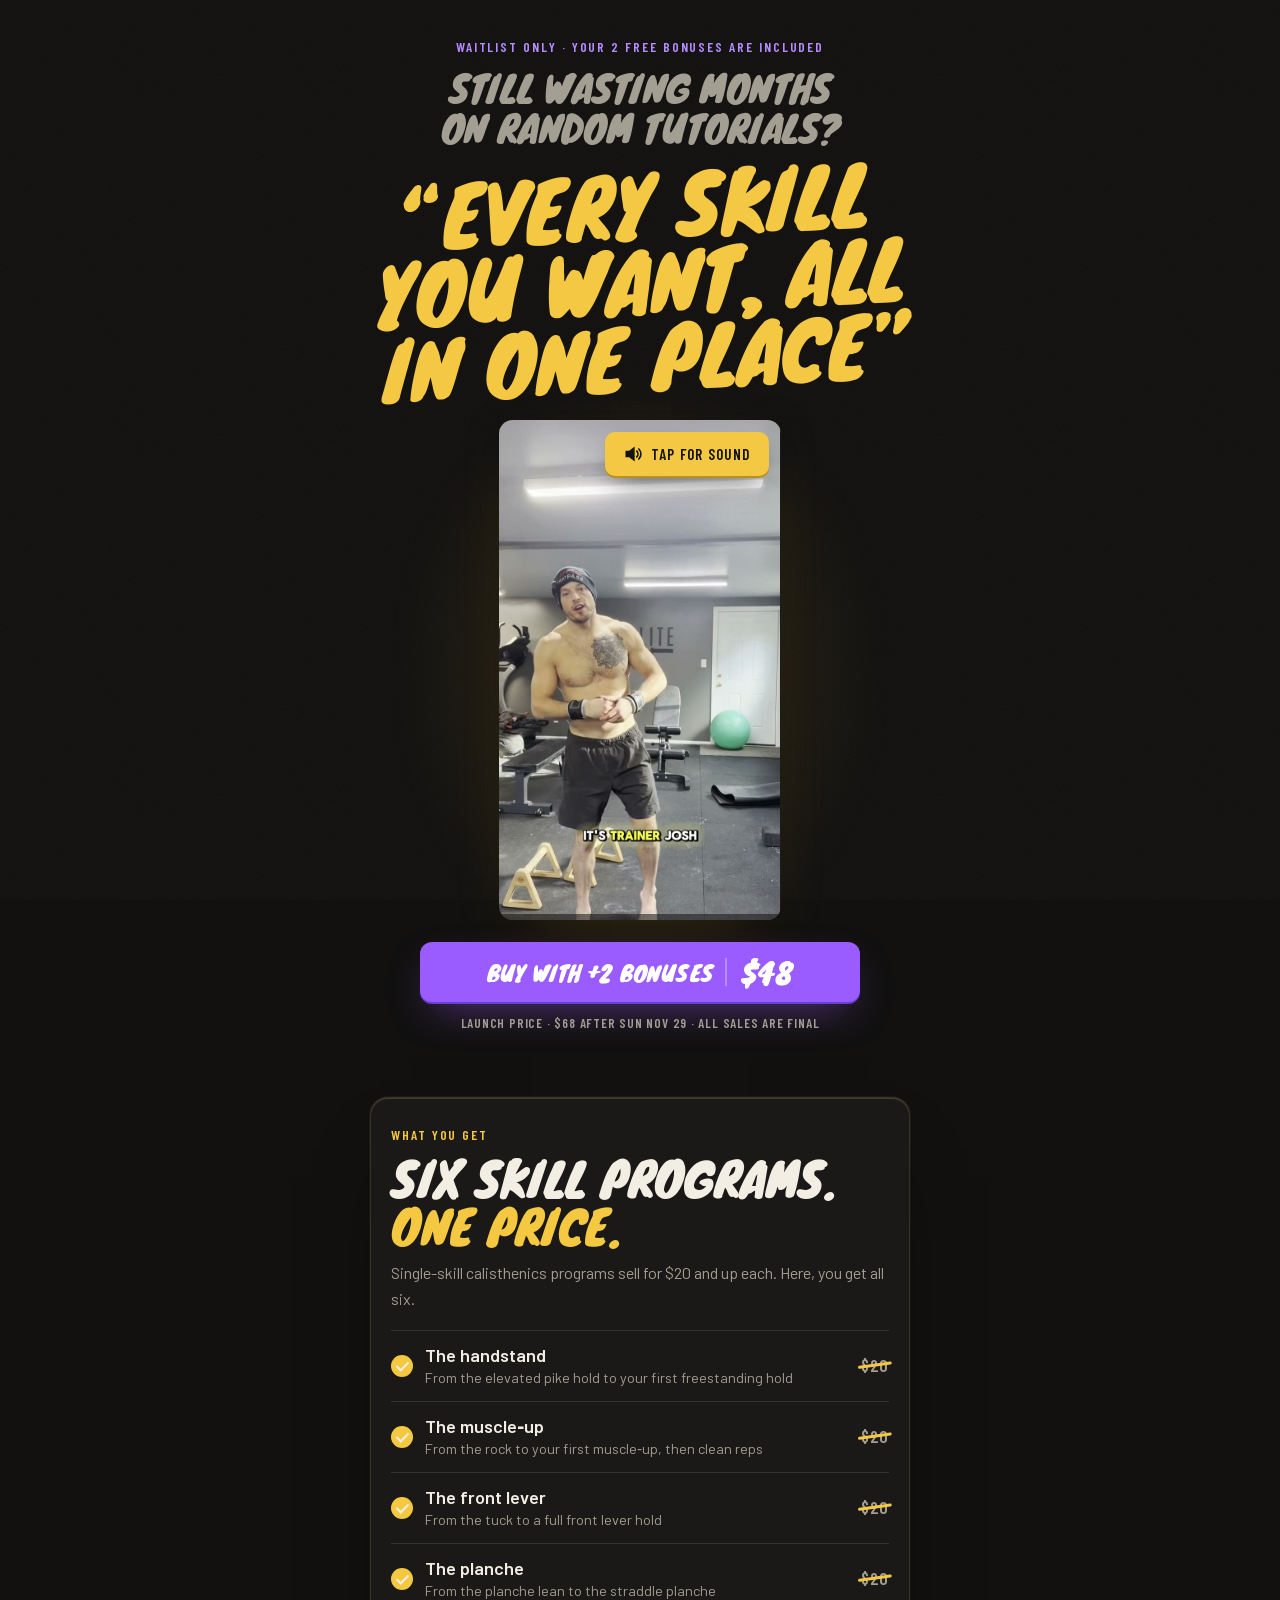
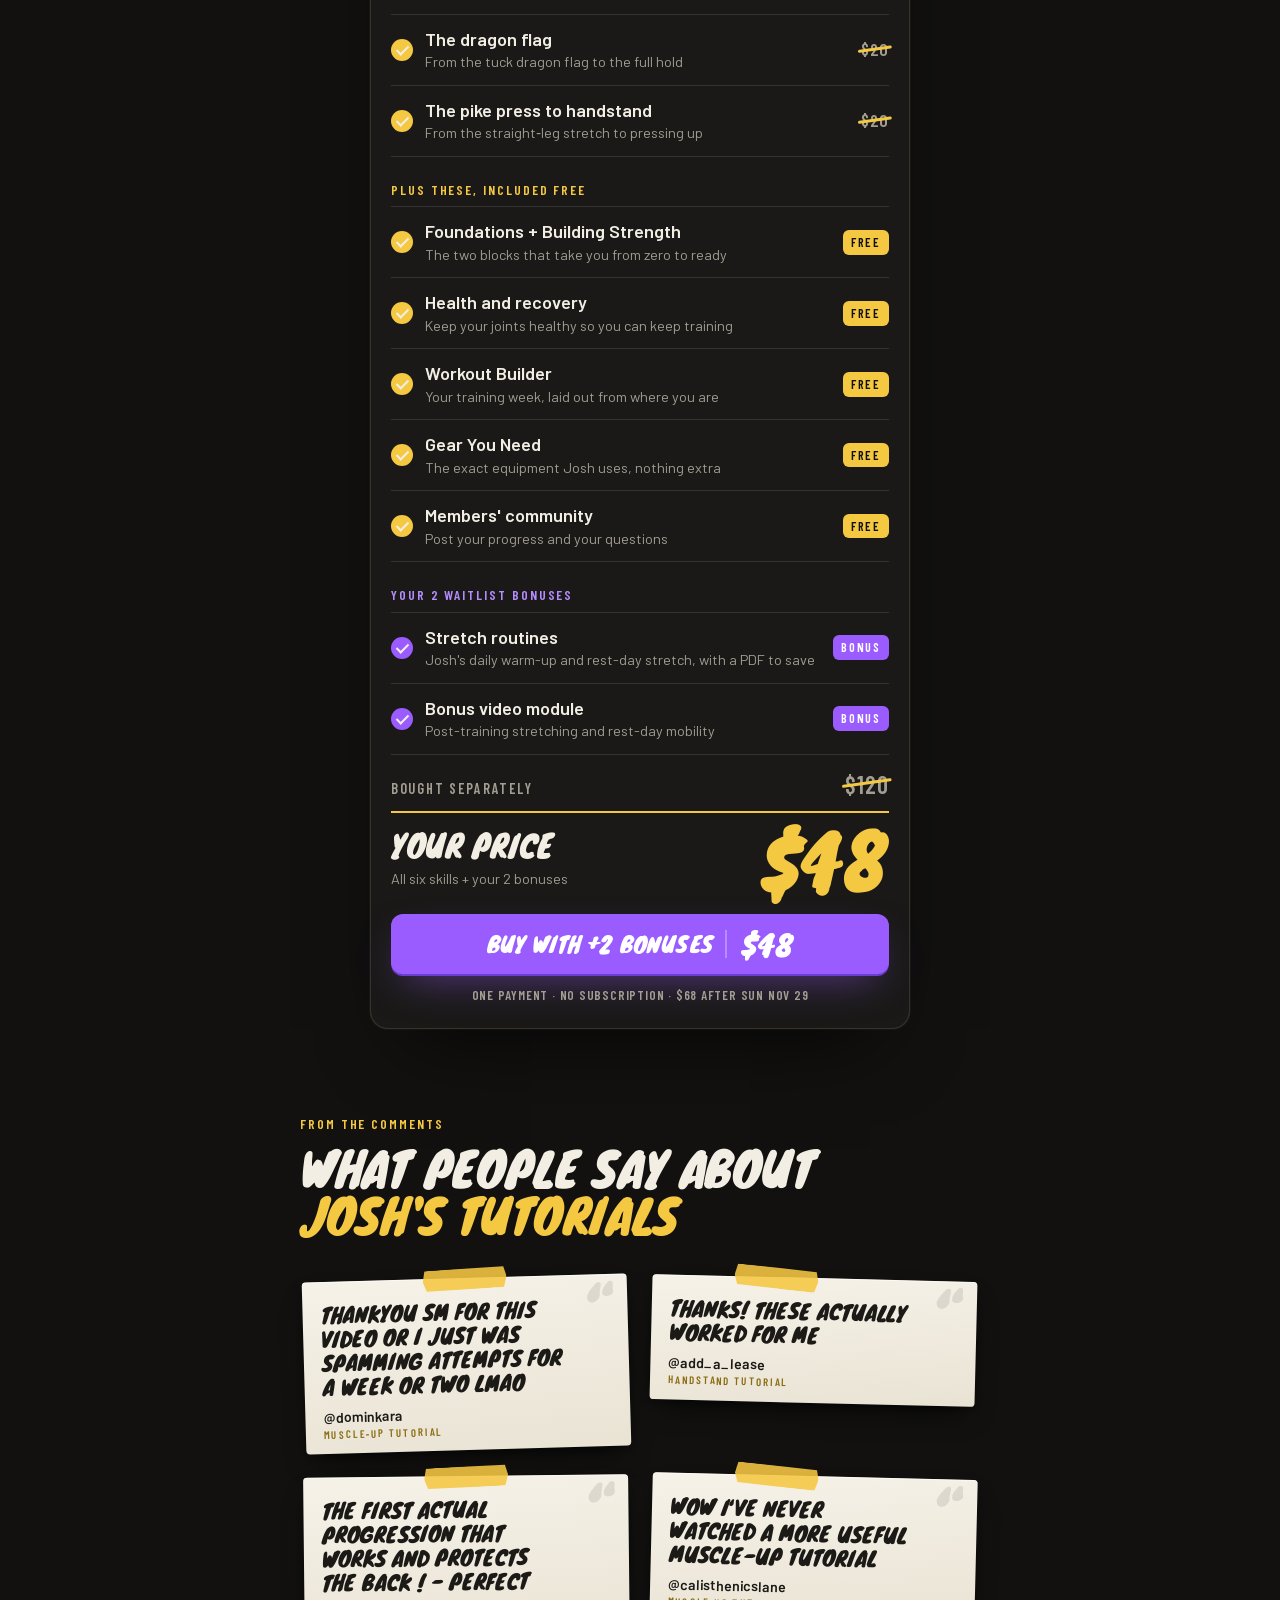
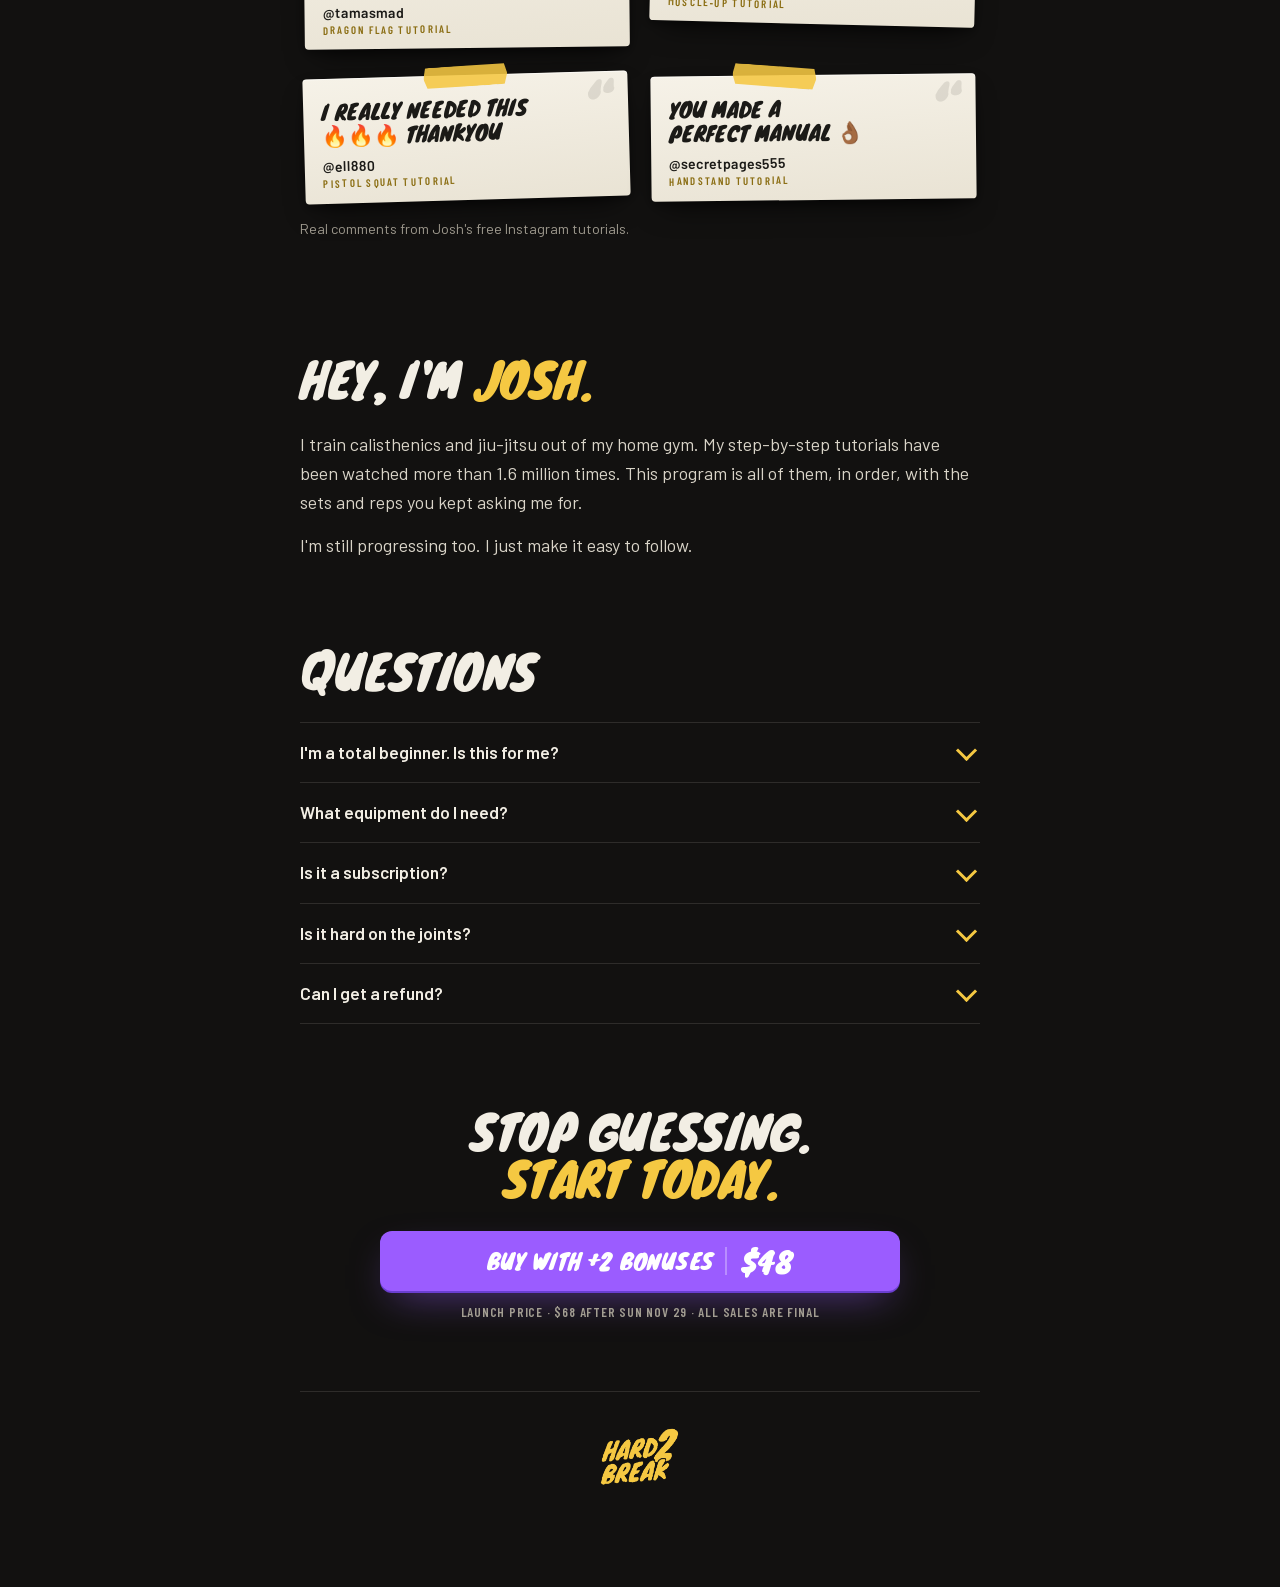
==== public/bonus.html @ 64d48df6 "Waitlist bonus page (/bonus): purple 'Buy with +2 bonuses' buttons to the bonus checkout, both bonus" ====
<!doctype html>
<html lang="en">
<head>
<meta charset="utf-8">
<meta name="viewport" content="width=device-width, initial-scale=1, viewport-fit=cover">
<meta name="theme-color" content="#121110">
<title>Hard 2 Break · Waitlist bonus</title>
<meta name="robots" content="noindex">
<meta name="description" content="Stop wasting months on random tutorials. Josh Heald's step-by-step program: six calisthenics skills, every step from zero, with the exact sets, reps and milestones. All in one place.">
<meta property="og:title" content="Hard 2 Break · Josh Heald">
<meta property="og:description" content="Six calisthenics skills, every step from zero, all in one place.">
<link rel="icon" type="image/png" href="media/icon.png">
<link rel="apple-touch-icon" href="media/icon.png">
<link rel="preload" href="fonts/knewave.woff2" as="font" type="font/woff2" crossorigin>
<link rel="preload" href="fonts/barlow-400.woff2" as="font" type="font/woff2" crossorigin>
<link rel="stylesheet" href="styles.css?v=4">
<link rel="stylesheet" href="home.css?v=2">
<script src="whop-pixel.js"></script>
</head>
<body class="home wl">

<main>

  <!-- 1. The offer -->
  <section class="offer wrap">
    <p class="eyebrow rise purple-text">Waitlist only · Your 2 free bonuses are included</p>
    <h1 class="rise">Still wasting months on random tutorials?<em>&ldquo;Every skill you want, all in one place&rdquo;</em></h1>
  </section>

  <!-- 2. The VSL -->
  <section class="vsl wrap rise" aria-label="Josh's video">
    <div class="frame">
      <!-- vsl.js starts it with sound when the browser allows, otherwise muted with "Tap for sound" -->
      <video data-vsl src="media/promo.mp4" poster="media/promo-poster.jpg" playsinline webkit-playsinline preload="metadata"></video>
      <button class="sound" type="button" data-sound hidden><svg viewBox="0 0 24 24" aria-hidden="true"><path d="M4 9v6h4l5 4V5L8 9H4z"/><path d="M16.5 8.5a5 5 0 0 1 0 7M19 6a8.5 8.5 0 0 1 0 12" fill="none"/></svg><span>Tap for sound</span></button>
      <div class="vbar" aria-hidden="true"><i data-vbar></i></div>
    </div>
  </section>

  <!-- 3. Buy -->
  <section class="buy wrap rise" id="buy">
    <a class="cta" href="https://whop.com/checkout/plan_260bpocwoYkFm?promoCode=LAUNCH">Buy with +2 bonuses <span>$48</span></a>
    <p class="micro">Launch price · $68 after Sun Nov 29 · All sales are final</p>
  </section>

  <!-- 4. Value stack, with the buy button right under the price -->
  <section class="stack wrap" aria-labelledby="stack-h">
    <p class="eyebrow">What you get</p>
    <h2 id="stack-h">Six skill programs. <em>One price.</em></h2>
    <p class="stack-lead">Single-skill calisthenics programs sell for $20 and up each. Here, you get all six.</p>
    <ul class="ledger">
      <li><i aria-hidden="true"></i><div><b>The handstand</b><small>From the elevated pike hold to your first freestanding hold</small></div><s>$20</s></li>
      <li><i aria-hidden="true"></i><div><b>The muscle&#8209;up</b><small>From the rock to your first muscle&#8209;up, then clean reps</small></div><s>$20</s></li>
      <li><i aria-hidden="true"></i><div><b>The front lever</b><small>From the tuck to a full front lever hold</small></div><s>$20</s></li>
      <li><i aria-hidden="true"></i><div><b>The planche</b><small>From the planche lean to the straddle planche</small></div><s>$20</s></li>
      <li><i aria-hidden="true"></i><div><b>The dragon flag</b><small>From the tuck dragon flag to the full hold</small></div><s>$20</s></li>
      <li><i aria-hidden="true"></i><div><b>The pike press to handstand</b><small>From the straight&#8209;leg stretch to pressing up</small></div><s>$20</s></li>
    </ul>
    <p class="eyebrow bonus-h">Plus these, included free</p>
    <ul class="ledger bonus">
      <li><i aria-hidden="true"></i><div><b>Foundations + Building Strength</b><small>The two blocks that take you from zero to ready</small></div><em>Free</em></li>
      <li><i aria-hidden="true"></i><div><b>Health and recovery</b><small>Keep your joints healthy so you can keep training</small></div><em>Free</em></li>
      <li><i aria-hidden="true"></i><div><b>Workout Builder</b><small>Your training week, laid out from where you are</small></div><em>Free</em></li>
      <li><i aria-hidden="true"></i><div><b>Gear You Need</b><small>The exact equipment Josh uses, nothing extra</small></div><em>Free</em></li>
      <li><i aria-hidden="true"></i><div><b>Members' community</b><small>Post your progress and your questions</small></div><em>Free</em></li>
    </ul>
    <p class="eyebrow bonus-h purple-text">Your 2 waitlist bonuses</p>
    <ul class="ledger bonus purple">
      <li><i aria-hidden="true"></i><div><b>Stretch routines</b><small>Josh's daily warm-up and rest-day stretch, with a PDF to save</small></div><em>Bonus</em></li>
      <li><i aria-hidden="true"></i><div><b>Bonus video module</b><small>Post-training stretching and rest-day mobility</small></div><em>Bonus</em></li>
    </ul>
    <div class="sum"><span>Bought separately</span><s>$120</s></div>
    <div class="total">
      <div><span>Your price</span><small>All six skills + your 2 bonuses</small></div>
      <b>$48</b>
    </div>
    <a class="cta stack-cta" href="https://whop.com/checkout/plan_260bpocwoYkFm?promoCode=LAUNCH">Buy with +2 bonuses <span>$48</span></a>
    <p class="micro">One payment · No subscription · $68 after Sun Nov 29</p>
  </section>

  <!-- 5. Real comments from his free Instagram tutorials (scraped 2026-11-18; wording untouched, sources in the vault Demand note) -->
  <section class="block wrap said" aria-labelledby="said-h">
    <p class="eyebrow">From the comments</p>
    <h2 id="said-h">What people say about <em>Josh's tutorials</em></h2>
    <ul class="comments">
      <li><i aria-hidden="true">D</i><div><b>@dominkara</b><p>Thankyou sm for this video or I just was spamming attempts for a week or two lmao</p><small>Muscle&#8209;up tutorial</small></div></li>
      <li><i aria-hidden="true">A</i><div><b>@add_a_lease</b><p>Thanks! These actually worked for me</p><small>Handstand tutorial</small></div></li>
      <li><i aria-hidden="true">T</i><div><b>@tamasmad</b><p>The first actual progression that works and protects the back ! - perfect</p><small>Dragon flag tutorial</small></div></li>
      <li><i aria-hidden="true">C</i><div><b>@calisthenicslane</b><p>Wow I&lsquo;ve never watched a more useful muscle-up tutorial</p><small>Muscle&#8209;up tutorial</small></div></li>
      <li><i aria-hidden="true">E</i><div><b>@ell880</b><p>I really needed this 🔥🔥🔥 thankyou</p><small>Pistol squat tutorial</small></div></li>
      <li><i aria-hidden="true">S</i><div><b>@secretpages555</b><p>You made a perfect manual 👌🏾</p><small>Handstand tutorial</small></div></li>
    </ul>
    <p class="said-note">Real comments from Josh's free Instagram tutorials.</p>
  </section>

  <section class="block wrap josh s-josh">
    <div>
      <p class="eyebrow">Your coach</p>
      <h2>Hey, I'm <em>Josh.</em></h2>
      <p>I train calisthenics and jiu-jitsu out of my home gym. My step-by-step tutorials have been watched more than 1.6 million times. This program is all of them, in order, with the sets and reps you kept asking me for.</p>
      <p>I'm still progressing too. I just make it easy to follow.</p>
    </div>
  </section>

  <section class="block wrap s-faq">
    <h2>Questions</h2>
    <div class="faq">
      <details><summary>I'm a total beginner. Is this for me?</summary><p>Yes. Start with Foundations, even if that means hanging from the bar for a minute. Every skill builds from there.</p></details>
      <details><summary>What equipment do I need?</summary><p>A pull-up bar and resistance bands get you started. Parallettes or dip bars help, and one muscle-up drill uses a cable machine. The Gear You Need list inside shows exactly what Josh uses.</p></details>
      <details><summary>Is it a subscription?</summary><p>No. One payment, and you get instant access on Whop. Watch on your phone, at the gym or at home.</p></details>
      <details><summary>Is it hard on the joints?</summary><p>The milestones are there so you don't rush a step your body isn't ready for. If you have an injury, check with a doctor first. This isn't medical advice.</p></details>
      <details><summary>Can I get a refund?</summary><p>All sales are final.</p></details>
    </div>
  </section>

  <section class="final wrap">
    <h2>Stop guessing. <em>Start today.</em></h2>
    <a class="cta" href="https://whop.com/checkout/plan_260bpocwoYkFm?promoCode=LAUNCH">Buy with +2 bonuses <span>$48</span></a>
    <p class="micro">Launch price · $68 after Sun Nov 29 · All sales are final</p>
  </section>

</main>

<a class="sticky" href="https://whop.com/checkout/plan_260bpocwoYkFm?promoCode=LAUNCH" aria-hidden="true" tabindex="-1">Buy with +2 bonuses <span>$48</span></a>

<footer class="wrap">
  <img src="media/logo.png" width="640" height="529" alt="" loading="lazy">
  <p>© 2026 Josh Heald · Hard to Break Program · All sales are final · Not medical advice.</p>
  <p class="legal-links"><a href="/terms">Terms of Use</a> · <a href="/privacy">Privacy Policy</a></p>
</footer>

<script src="inapp.js?v=3"></script>
<script src="vsl.js?v=3"></script>
<script src="app.js?v=4"></script>
</body>
</html>
---- public/styles.css ----
@font-face { font-family: "Knewave"; src: url(fonts/knewave.woff2) format("woff2"); font-display: swap; }
@font-face { font-family: "Barlow"; src: url(fonts/barlow-400.woff2) format("woff2"); font-weight: 400; font-display: swap; }
@font-face { font-family: "Barlow"; src: url(fonts/barlow-600.woff2) format("woff2"); font-weight: 600; font-display: swap; }
@font-face { font-family: "Barlow Condensed"; src: url(fonts/barlow-cond-600.woff2) format("woff2"); font-weight: 600; font-display: swap; }

/* Logo colors: Josh's reel-caption yellow on gym-rubber black */
:root {
  --bg: #121110;
  --bg-2: #1a1917;
  --ink: #f2eee4;
  --mute: #a39e92;
  --line: rgba(242, 238, 228, .12);
  --yellow: #f5c842;
  --yellow-hi: #ffd85c;
  --display: "Knewave", "Arial Black", sans-serif;
  --body: "Barlow", system-ui, sans-serif;
  --label: "Barlow Condensed", "Barlow", sans-serif;
  --ease: cubic-bezier(.16, 1, .3, 1);
  --wrap: 680px;
}

* { box-sizing: border-box; margin: 0; padding: 0; }
html { scroll-behavior: smooth; -webkit-text-size-adjust: 100%; }
body {
  background: var(--bg);
  color: var(--ink);
  font: 400 18px/1.62 var(--body);
  -webkit-font-smoothing: antialiased;
  overflow-x: hidden;
  padding-bottom: env(safe-area-inset-bottom);
}
/* one texture: rubber-mat grain */
body::before {
  content: ""; position: fixed; inset: 0; pointer-events: none; z-index: 50; opacity: .5;
  background-image: url("data:image/svg+xml,%3Csvg xmlns='http://www.w3.org/2000/svg' width='180' height='180'%3E%3Cfilter id='n'%3E%3CfeTurbulence type='fractalNoise' baseFrequency='.9' numOctaves='2' stitchTiles='stitch'/%3E%3CfeColorMatrix values='0 0 0 0 1 0 0 0 0 1 0 0 0 0 1 0 0 0 .05 0'/%3E%3C/filter%3E%3Crect width='100%25' height='100%25' filter='url(%23n)'/%3E%3C/svg%3E");
}
img { display: block; max-width: 100%; }
a { color: inherit; }
.wrap { width: min(var(--wrap), 100% - 40px); margin-inline: auto; }

h1, h2 {
  font-family: var(--display); font-weight: 400; text-transform: uppercase;
  letter-spacing: -.01em; line-height: 1.02; text-wrap: balance;
}
h1 { font-size: clamp(2.3rem, 9.6vw, 4.2rem); }
h2 { font-size: clamp(1.9rem, 7.4vw, 2.9rem); margin-bottom: 26px; }
h1 em, h2 em { font-style: normal; color: var(--yellow); }
/* hero: a smaller lead-in, then the payoff big and tilted like the logo, so it doesn't read as one brick */
.offer h1 { font-size: clamp(1.7rem, 7.6vw, 2.7rem); line-height: 1.1; }
.offer h1 em { display: block; font-size: clamp(3.2rem, 15vw, 5.6rem); line-height: .95; margin-top: .1em; rotate: -3deg; }
h3 { font: 600 1.12rem/1.3 var(--body); }

.eyebrow {
  font: 600 .86rem/1 var(--label); letter-spacing: .14em; text-transform: uppercase;
  color: var(--yellow); margin-bottom: 14px;
}

/* 1. offer */
.offer { text-align: center; padding: max(40px, calc(env(safe-area-inset-top) + 24px)) 0 26px; }
.offer .sub b { color: var(--ink); font-weight: 600; }
.offer .sub { color: var(--mute); margin: 24px auto 0; max-width: 34ch; font-size: 1.06rem; }

/* 2. VSL */
.vsl { max-width: clamp(250px, calc((100vh - 400px) * 9 / 16), 360px); max-width: clamp(250px, calc((100svh - 400px) * 9 / 16), 360px); }
.frame {
  position: relative; aspect-ratio: 9 / 16; overflow: hidden; border-radius: 14px; background: var(--bg-2);
  box-shadow: 0 1px 0 rgba(245, 200, 66, .25) inset, 0 24px 60px -20px rgba(245, 200, 66, .18), 0 10px 30px rgba(0, 0, 0, .5);
}

/* 3. buy */
.buy { max-width: 440px; padding: 22px 0 8px; text-align: center; }
.cta {
  display: flex; align-items: center; justify-content: center; gap: 12px; width: 100%; min-height: 60px; padding: 14px 22px;
  background: var(--yellow); color: var(--bg); border-radius: 12px; text-decoration: none;
  font: 400 1.35rem/1 var(--display); text-transform: uppercase; letter-spacing: .01em;
  box-shadow: 0 2px 0 #b8901f, 0 16px 40px -14px rgba(245, 200, 66, .55);
  transition: transform .25s var(--ease), background .2s, box-shadow .25s var(--ease);
}
.cta span { font: 400 1.75rem/1 var(--display); letter-spacing: 0; padding-left: 14px; border-left: 2px solid rgba(18, 17, 16, .22); }
.cta:hover { background: var(--yellow-hi); transform: translateY(-2px); }
.cta:active { transform: translateY(1px); box-shadow: 0 1px 0 #b8901f; }
.micro { margin-top: 12px; font: 600 .82rem/1.4 var(--label); letter-spacing: .06em; text-transform: uppercase; color: var(--mute); }

/* tapped buy button: swap the label for a spinner + "Opening checkout" right away */
.cta.loading, .sticky.loading { pointer-events: none; }
.cta.loading > *, .sticky.loading > * { display: none; }
.cta.loading::before, .sticky.loading::before {
  content: ""; width: 20px; height: 20px; border-radius: 50%; border: 3px solid rgba(18, 17, 16, .25); border-top-color: var(--bg);
  animation: spin .7s linear infinite;
}
.cta.loading::after, .sticky.loading::after { content: "Opening checkout"; font: 600 1.05rem/1 var(--label); letter-spacing: .08em; }
.cta.loading, .sticky.loading { font-size: 0; }
@keyframes spin { to { transform: rotate(360deg); } }

/* value stack: outcome-named rows, an anchor that gets struck through on scroll, then the price lands */
.stack { max-width: 540px; margin-top: 56px; padding: 30px 20px 24px; background: var(--bg-2); border: 1px solid var(--line); border-radius: 18px;
  box-shadow: 0 1px 0 rgba(245, 200, 66, .2) inset, 0 40px 80px -40px rgba(0, 0, 0, .85), 0 0 0 1px rgba(245, 200, 66, .05); }
.stack h2 { margin-bottom: 10px; }
.stack-lead { color: var(--mute); font-size: 1rem; margin-bottom: 18px; }
.ledger { list-style: none; border-top: 1px solid var(--line); }
.ledger li { display: grid; grid-template-columns: 22px 1fr auto; align-items: center; gap: 12px; padding: 13px 0; border-bottom: 1px solid var(--line); }
.ledger i { width: 22px; height: 22px; border-radius: 50%; background: var(--yellow); position: relative; }
.ledger i::after { content: ""; position: absolute; left: 7.5px; top: 4px; width: 5px; height: 10px; border: solid var(--ink); border-width: 0 2.5px 2.5px 0; rotate: 45deg; }
.ledger b { display: block; font-weight: 600; line-height: 1.25; }
.ledger small { display: block; color: var(--mute); font-size: .9rem; line-height: 1.35; margin-top: 2px; }
.ledger em { font: 600 .8rem/1 var(--label); font-style: normal; letter-spacing: .14em; text-transform: uppercase; color: var(--bg); background: var(--yellow); padding: 6px 8px; border-radius: 6px; }
.bonus-h { margin: 26px 0 10px; }

/* hand-drawn strike: on by default, drawn in when the stack scrolls into view (JS adds .armed then .go) */
.ledger s, .sum s { position: relative; text-decoration: none; font: 600 1.1rem/1 var(--label); letter-spacing: .04em; color: var(--mute); }
.ledger s::after, .sum s::after {
  content: ""; position: absolute; left: -3px; right: -3px; top: 52%; height: 2.5px; border-radius: 2px; background: var(--yellow);
  rotate: -8deg; transform-origin: left; transition: transform .45s var(--ease) var(--d, 0s);
}
.stack.armed s::after { transform: scaleX(0); }
.stack.armed.go s::after { transform: scaleX(1); }

.sum { display: flex; justify-content: space-between; align-items: baseline; padding: 18px 0 0; font: 600 .9rem/1 var(--label); letter-spacing: .12em; text-transform: uppercase; color: var(--mute); }
.sum s { font-size: 1.5rem; }
.total { display: flex; justify-content: space-between; align-items: center; gap: 16px; margin-top: 14px; padding-top: 16px; border-top: 2px solid var(--yellow); }
.total span { display: block; font: 400 clamp(1.5rem, 6.4vw, 1.9rem)/1 var(--display); text-transform: uppercase; }
.total small { display: block; color: var(--mute); font-size: .9rem; margin-top: 6px; }
.total b { font: 400 clamp(3.4rem, 16vw, 4.4rem)/.9 var(--display); color: var(--yellow); transition: transform .6s var(--ease) var(--d, 0s), opacity .4s var(--d, 0s); }
.stack.armed .total b { transform: scale(.6) rotate(-6deg); opacity: 0; }
.stack.armed.go .total b { transform: rotate(-3deg); opacity: 1; }
.math { display: flex; flex-wrap: wrap; gap: 8px; margin-top: 16px; }
.math span { flex: 1 1 140px; text-align: center; padding: 10px 8px; border: 1px dashed rgba(245, 200, 66, .45); border-radius: 10px; font: 600 .8rem/1.2 var(--label); letter-spacing: .05em; white-space: nowrap; text-transform: uppercase; color: var(--mute); }
.math strong { color: var(--yellow); font-weight: 600; }

/* 4. info blocks */
.block { padding: 64px 0 0; }
.rows { list-style: none; border-top: 1px solid var(--line); }
.rows > li { border-bottom: 1px solid var(--line); padding: 18px 0; }
.plain li { position: relative; padding-left: 28px; font-size: 1.08rem; }
.plain li::before { content: ""; position: absolute; left: 2px; top: 1.45em; width: 12px; height: 3px; border-radius: 2px; background: var(--yellow); }
.skills li { align-items: baseline; }
.num li, .skills li { display: grid; grid-template-columns: 52px 1fr; gap: 6px; }
.num span, .skills span { font: 400 1.5rem/1.2 var(--display); color: var(--yellow); }
.skills span { font-size: 1.25rem; line-height: 1.25; }
.num p, .skills p { color: var(--mute); margin-top: 4px; }
.note { color: var(--mute); margin-top: 18px; font-size: 1rem; }

.josh p + p { margin-top: 14px; }
.josh div > p:not(.eyebrow) { color: #d9d4c8; }

.faq { border-top: 1px solid var(--line); }
details { border-bottom: 1px solid var(--line); }
summary {
  list-style: none; cursor: pointer; padding: 18px 40px 18px 0; position: relative; min-height: 44px;
  font: 600 1.08rem/1.35 var(--body);
}
summary::-webkit-details-marker { display: none; }
summary::after {
  content: ""; position: absolute; right: 6px; top: 50%; width: 12px; height: 12px; margin-top: -9px;
  border-right: 3px solid var(--yellow); border-bottom: 3px solid var(--yellow); rotate: 45deg; transition: rotate .3s var(--ease);
}
details[open] summary::after { rotate: 225deg; margin-top: -3px; }
summary:hover { color: var(--yellow); }
details p { color: var(--mute); padding: 0 0 20px; max-width: 60ch; }

.final { max-width: 520px; text-align: center; padding: 84px 0 70px; }
.final h2 { margin-bottom: 28px; }

footer { text-align: center; padding: 30px 0 110px; border-top: 1px solid var(--line); }
footer img { width: 84px; height: auto; margin: 0 auto 12px; opacity: .9; }
footer p { font: 600 .78rem/1.5 var(--label); letter-spacing: .06em; text-transform: uppercase; color: var(--mute); }

/* sticky buy bar on phones, once the main button is off screen */
.sticky {
  position: fixed; left: 12px; right: 12px; bottom: max(12px, env(safe-area-inset-bottom)); z-index: 40;
  display: flex; align-items: center; justify-content: center; gap: 10px; min-height: 56px;
  background: var(--yellow); color: var(--bg); border-radius: 12px; text-decoration: none;
  font: 400 1.2rem/1 var(--display); text-transform: uppercase;
  box-shadow: 0 2px 0 #b8901f, 0 14px 34px rgba(0, 0, 0, .55);
  transform: translateY(140%); opacity: 0; transition: transform .45s var(--ease), opacity .3s;
}
.sticky span { font: 400 1.45rem/1 var(--display); padding-left: 12px; border-left: 2px solid rgba(18, 17, 16, .22); }
.sticky.show { transform: none; opacity: 1; }
.sticky:active { transform: translateY(1px); }

/* one entrance */
.rise { opacity: 0; transform: translateY(18px); animation: rise .9s var(--ease) forwards; }
.offer .eyebrow { animation-delay: .05s; }
.offer h1 { animation-delay: .19s; }
.offer .sub { animation-delay: .33s; }
.vsl { animation-delay: .47s; }
.frame video { position: absolute; inset: 0; width: 100%; height: 100%; object-fit: cover; }
.frame video::-webkit-media-controls-start-playback-button { display: none !important; }
.sound { position: absolute; right: 12px; top: 12px; display: flex; align-items: center; gap: 8px; min-height: 44px; padding: 0 18px;
  border: 0; border-radius: 10px; background: var(--yellow); color: var(--bg); font: 600 .95rem/1 var(--label); letter-spacing: .08em; text-transform: uppercase; cursor: pointer;
  box-shadow: 0 2px 0 #b8901f, 0 12px 30px -10px rgba(0, 0, 0, .7); transition: background .2s, transform .25s var(--ease); }
.sound:hover { background: var(--yellow-hi); }
.sound:active { transform: translateY(1px); }
.sound:focus-visible { outline: 3px solid var(--ink); outline-offset: 3px; }
.sound svg { width: 20px; height: 20px; fill: currentColor; stroke: currentColor; stroke-width: 2; stroke-linecap: round; }
.sound[hidden] { display: none; }
.frame video { cursor: pointer; }
/* waitlist page: the email box and the bonus reward */
.join { width: min(460px, calc(100vw - 32px)); max-height: calc(100vh - 32px); max-height: calc(100svh - 32px); margin: auto; padding: 30px 22px 24px; border: 1px solid var(--line); border-radius: 18px;
  background: var(--bg-2); color: var(--ink); box-shadow: 0 1px 0 rgba(245, 200, 66, .2) inset, 0 40px 80px -30px rgba(0, 0, 0, .9); }
.join::backdrop { background: rgba(10, 9, 8, .82); }
.join h2 { font-size: clamp(1.8rem, 7vw, 2.4rem); margin-bottom: 12px; }
.join p { color: var(--mute); }
.join p b { color: var(--ink); }
.join .cta { margin-top: 18px; border: 0; cursor: pointer; }
.join .cta:disabled { opacity: .7; cursor: wait; }
.join .micro { text-align: center; }
.join-field { display: block; margin-top: 18px; }
.join-field span { display: block; margin-bottom: 6px; font: 600 .84rem/1 var(--label); letter-spacing: .12em; text-transform: uppercase; color: var(--mute); }
.join-field input { width: 100%; min-height: 52px; padding: 0 14px; border: 1px solid var(--line); border-radius: 10px; background: var(--bg); color: var(--ink); font: 400 1.05rem/1 var(--body); }
.join-field input:focus { outline: 2px solid var(--yellow); outline-offset: 1px; border-color: transparent; }
.join-error { margin-top: 10px; color: #ff8a7a !important; font-weight: 600; }
.trap { position: absolute; left: -9999px; width: 1px; height: 1px; opacity: 0; }
.join-done .ledger { margin: 6px 0 14px; }
.join .consent { margin-top: 12px; font-size: .8rem; line-height: 1.45; text-align: center; }
.join .consent a { color: var(--mute); text-underline-offset: 2px; }
/* the bonus modules wear the Bonus Material purple from Whop */
.ledger.purple i { background: #9b5cff; }
.ledger.purple em { background: #9b5cff; color: #fff; }
.purple-text { color: #b48cff !important; }
.join-x { position: absolute; top: 10px; right: 10px; width: 44px; height: 44px; border: 0; border-radius: 50%; background: transparent; color: var(--mute); font: 400 1.8rem/1 var(--body); cursor: pointer; }
.join-x:hover { color: var(--ink); background: rgba(242, 238, 228, .08); }

/* A/B/C test (ab.js sets html[data-v] before paint). No JS = version A */
html:not([data-v="b"]) .v-b { display: none; }

/* ---- Version B: every section is a raised panel, grids instead of rows, a buy button between sections ---- */
html[data-v="b"] .block { margin-top: 22px; padding: 30px 20px 24px; background: var(--bg-2); border: 1px solid var(--line); border-radius: 18px;
  box-shadow: 0 1px 0 rgba(245, 200, 66, .12) inset, 0 30px 60px -40px rgba(0, 0, 0, .85); }
html[data-v="b"] .block > h2:first-child, html[data-v="b"] .block > .eyebrow:first-child { margin-top: 0; }
html[data-v="b"] .plain { display: grid; gap: 10px; border: 0; }
html[data-v="b"] .plain li { padding: 14px 14px 14px 46px; border: 1px solid var(--line); border-radius: 12px; background: var(--bg); }
html[data-v="b"] .plain li::before { content: "\2715"; width: auto; height: auto; background: none; left: 16px; top: 13px; color: var(--yellow); font: 600 1rem/1.4 var(--label); }
html[data-v="b"] .num, html[data-v="b"] .skills { display: grid; gap: 10px; border: 0; }
html[data-v="b"] .num li, html[data-v="b"] .skills li { display: block; padding: 16px; border: 1px solid var(--line); border-radius: 12px; background: var(--bg); }
html[data-v="b"] .num span, html[data-v="b"] .skills span { display: block; font-size: 2.2rem; line-height: 1; margin-bottom: 8px; }
html[data-v="b"] .skills { grid-template-columns: repeat(2, 1fr); }
html[data-v="b"] .skills p { display: none; }
html[data-v="b"] .skills h3 { font-size: 1rem; }
html[data-v="b"] .josh { text-align: center; }
html[data-v="b"] .mid-buy { max-width: 540px; margin-top: 22px; }
@media (min-width: 760px) {
  html[data-v="b"] .block { padding: 40px 36px 32px; }
  html[data-v="b"] .num { grid-template-columns: repeat(2, 1fr); }
  html[data-v="b"] .skills { grid-template-columns: repeat(3, 1fr); }
}

/* ---- Version C: story order (pain → how → Josh → inside → price), alternating bands, a timeline ---- */
html[data-v="c"] main { display: flex; flex-direction: column; }
html[data-v="c"] .offer { order: 1; } html[data-v="c"] .vsl { order: 2; } html[data-v="c"] .buy { order: 3; }
html[data-v="c"] .s-pain { order: 4; } html[data-v="c"] .s-how { order: 5; } html[data-v="c"] .s-josh { order: 6; }
html[data-v="c"] .s-inside { order: 7; } html[data-v="c"] .stack { order: 8; } html[data-v="c"] .s-faq { order: 9; } html[data-v="c"] .final { order: 10; }
html[data-v="c"] .s-pain, html[data-v="c"] .s-josh, html[data-v="c"] .s-faq {
  width: 100%; margin-top: 64px; padding: 56px max(20px, calc((100% - var(--wrap)) / 2)) 48px; background: var(--bg-2);
  border-block: 1px solid var(--line); }
html[data-v="c"] .stack { margin-top: 64px; }
html[data-v="c"] .plain { border: 0; }
html[data-v="c"] .plain li { padding: 0 0 22px; border: 0; font: 400 clamp(1.3rem, 5.4vw, 1.7rem)/1.25 var(--display); text-transform: uppercase; color: var(--ink); }
html[data-v="c"] .plain li::before { display: none; }
html[data-v="c"] .plain li:nth-child(odd) { color: var(--yellow); }
html[data-v="c"] .num { position: relative; border: 0; }
html[data-v="c"] .num::before { content: ""; position: absolute; left: 21px; top: 10px; bottom: 30px; width: 2px; background: rgba(245, 200, 66, .35); }
html[data-v="c"] .num li { position: relative; border: 0; padding-bottom: 26px; }
html[data-v="c"] .num span { position: relative; z-index: 1; display: grid; place-items: center; flex: none; width: 44px; height: 44px; border-radius: 50%;
  background: var(--yellow); color: var(--bg); font-size: 1.1rem; line-height: 1; }
html[data-v="c"] .skills { display: grid; grid-template-columns: repeat(3, 1fr); gap: 8px; border: 0; }
html[data-v="c"] .skills li { display: block; padding: 14px 10px; border: 1px solid var(--line); border-radius: 10px; text-align: center; }
html[data-v="c"] .skills span { display: block; font-size: 1.9rem; line-height: 1; }
html[data-v="c"] .skills h3 { margin-top: 6px; font-size: .9rem; line-height: 1.2; }
html[data-v="c"] .skills p { display: none; }

.vbar { position: absolute; left: 0; right: 0; bottom: 0; height: 6px; background: rgba(18, 17, 16, .55); pointer-events: none; }
.vbar i { position: absolute; inset: 0; background: var(--yellow); transform: scaleX(0); transform-origin: left; }
.buy { animation-delay: .6s; }
@keyframes rise { to { opacity: 1; transform: none; } }

/* scroll reveals: app.js adds .reveal and staggers siblings, so the page still reads with JS off */
.reveal { opacity: 0; transform: translateY(26px); transition: opacity .8s var(--ease), transform 1s var(--ease); }
.reveal.in { opacity: 1; transform: none; }

@media (min-width: 760px) {
  .block { padding-top: 88px; }
  .sticky { display: none; }
  footer { padding-bottom: 40px; }
}

@media (prefers-reduced-motion: reduce) {
  .rise { animation: none; opacity: 1; transform: none; }
  .reveal { opacity: 1; transform: none; transition: none; }
  html { scroll-behavior: auto; }
}

/* terms + privacy */
.legal { max-width: 680px; padding: max(32px, calc(env(safe-area-inset-top) + 20px)) 0 40px; }
.legal .back-home { font: 600 .86rem/1 var(--label); letter-spacing: .12em; text-transform: uppercase; color: var(--mute); text-decoration: none; }
.legal .back-home:hover { color: var(--yellow); }
.legal h1 { font-size: clamp(2.2rem, 9vw, 3.2rem); margin-top: 22px; color: var(--yellow); }
.legal .updated { font: 600 .82rem/1.4 var(--label); letter-spacing: .1em; text-transform: uppercase; color: var(--mute); margin: 8px 0 24px; }
.legal h2 { font: 600 1.08rem/1.3 var(--body); text-transform: none; letter-spacing: 0; margin: 26px 0 6px; color: var(--ink); }
.legal p { color: #d9d4c8; font-size: 1rem; margin-top: 8px; }
.legal b { color: var(--ink); font-weight: 600; }
.legal a, footer a { color: var(--yellow); }
.legal-links { margin-top: 6px; }
---- public/home.css ----
/* Sales page (index.html) on top of styles.css: the problem as the lead-in, the whole program as the payoff */
.home .offer h1 { font-size: clamp(1.45rem, 6.4vw, 2.3rem); color: var(--mute); }
.home .offer h1 em { font-size: clamp(2.7rem, 12.6vw, 5rem); color: var(--yellow); margin-top: .22em; }

/* a soft yellow glow behind the video, so the frame isn't a hole in the page */
.home main { overflow-x: clip; } /* the glow is wider than the phone */
.home .vsl { position: relative; }
.home .vsl::before {
  content: ""; position: absolute; inset: -12% -40%; z-index: -1; pointer-events: none;
  background: radial-gradient(closest-side, rgba(245, 200, 66, .13), transparent);
}

/* value stack: a buy button right under the price */
.stack-cta { margin-top: 22px; }
.stack .micro { text-align: center; }

/* real comments from his free tutorials: taped-up notes stacked in one line, tilted and nudged left/right like a wall */
.comments { list-style: none; display: grid; gap: 20px; padding: 12px 4px 0; }
.comments li {
  position: relative; width: 92%; padding: 22px 18px 14px; border-radius: 4px;
  background: linear-gradient(175deg, #f6f2e8, #e9e3d4); color: #1b1a17;
  box-shadow: 0 1px 0 rgba(255, 255, 255, .6) inset, 0 14px 30px -12px rgba(0, 0, 0, .8), 0 3px 8px rgba(0, 0, 0, .35);
  rotate: -1.6deg; transition: rotate .4s var(--ease), transform .4s var(--ease);
}
.comments li:nth-child(even) { rotate: 1.4deg; justify-self: end; }
.comments li:nth-child(3n) { rotate: -.6deg; }
.comments li:hover { rotate: 0deg; transform: translateY(-3px); }
/* yellow tape across the top */
.comments li::before {
  content: ""; position: absolute; top: -10px; left: 50%; width: 84px; height: 22px; margin-left: -42px;
  background: rgba(245, 200, 66, .88); rotate: -3deg; box-shadow: 0 2px 4px rgba(0, 0, 0, .25);
  clip-path: polygon(3% 0, 97% 6%, 100% 50%, 96% 100%, 4% 94%, 0 50%);
}
.comments li:nth-child(even)::before { rotate: 4deg; left: 38%; }
/* a big brush quote mark behind the words */
.comments li::after { content: "\201C"; position: absolute; right: 12px; top: 0; font: 400 3.8rem/1 var(--display); color: rgba(27, 26, 23, .1); pointer-events: none; }
.comments li > div { display: flex; flex-direction: column; }
.comments i { display: none; }
.comments p { order: 1; padding-right: 26px; font: 400 clamp(1.12rem, 4.8vw, 1.3rem)/1.15 var(--display); text-transform: uppercase; text-wrap: balance; }
.comments b { order: 2; margin-top: 10px; font: 600 .88rem/1.2 var(--body); color: #1b1a17; }
.comments small { order: 3; margin-top: 3px; font: 600 .68rem/1 var(--label); letter-spacing: .12em; text-transform: uppercase; color: #8a6d12; }
.said-note { margin-top: 18px; color: var(--mute); font-size: .9rem; }
@media (min-width: 640px) { .comments { grid-template-columns: 1fr 1fr; gap: 26px 22px; align-items: start; } .comments li { width: 100%; } }
@media (prefers-reduced-motion: reduce) { .comments li { transition: none; } }

/* /bonus: the waitlist page, every buy button in Bonus Material purple */
.wl .cta, .wl .sticky { background: #9b5cff; color: #fff; box-shadow: 0 2px 0 #6b3fd1, 0 16px 40px -14px rgba(155, 92, 255, .55); }
.wl .sticky { box-shadow: 0 2px 0 #6b3fd1, 0 14px 34px rgba(0, 0, 0, .55); }
.wl .cta span, .wl .sticky span { border-left-color: rgba(255, 255, 255, .3); }
.wl .cta:hover { background: #ac74ff; }
.wl .cta:active { box-shadow: 0 1px 0 #6b3fd1; }
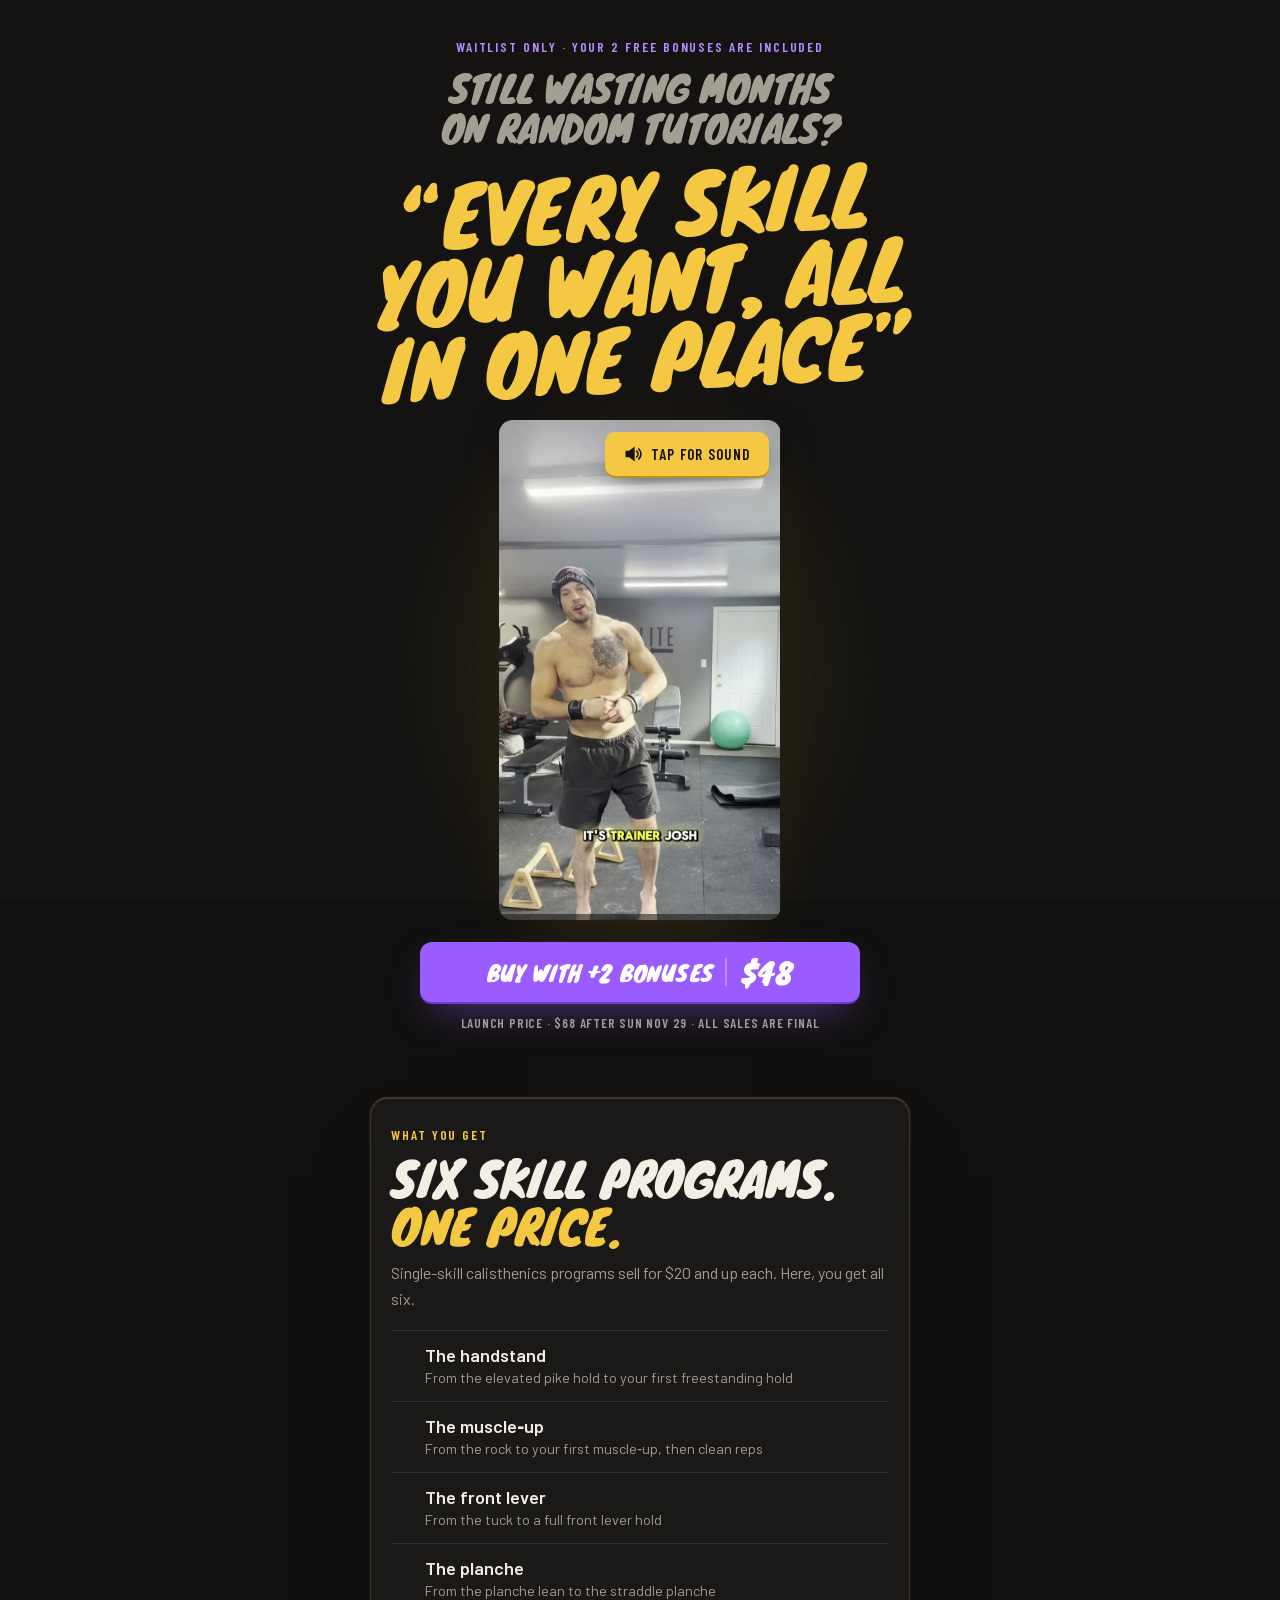
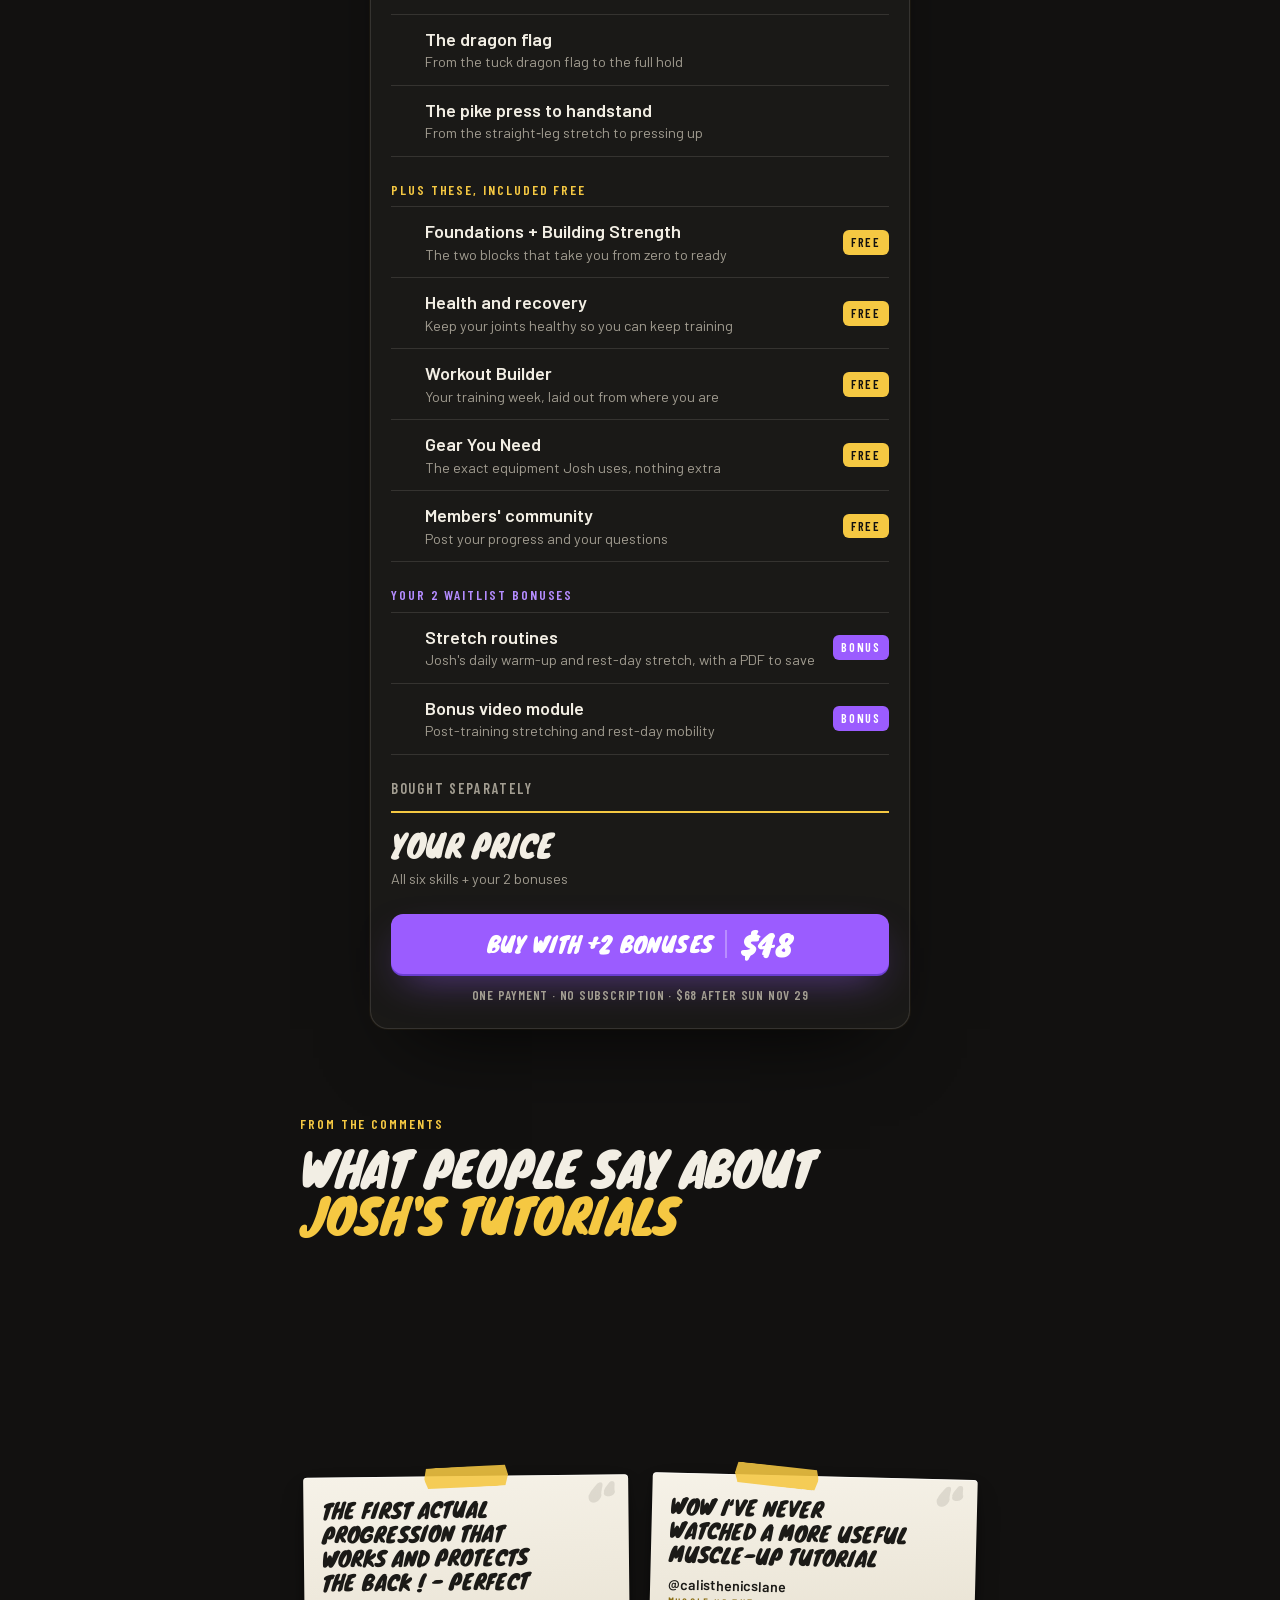
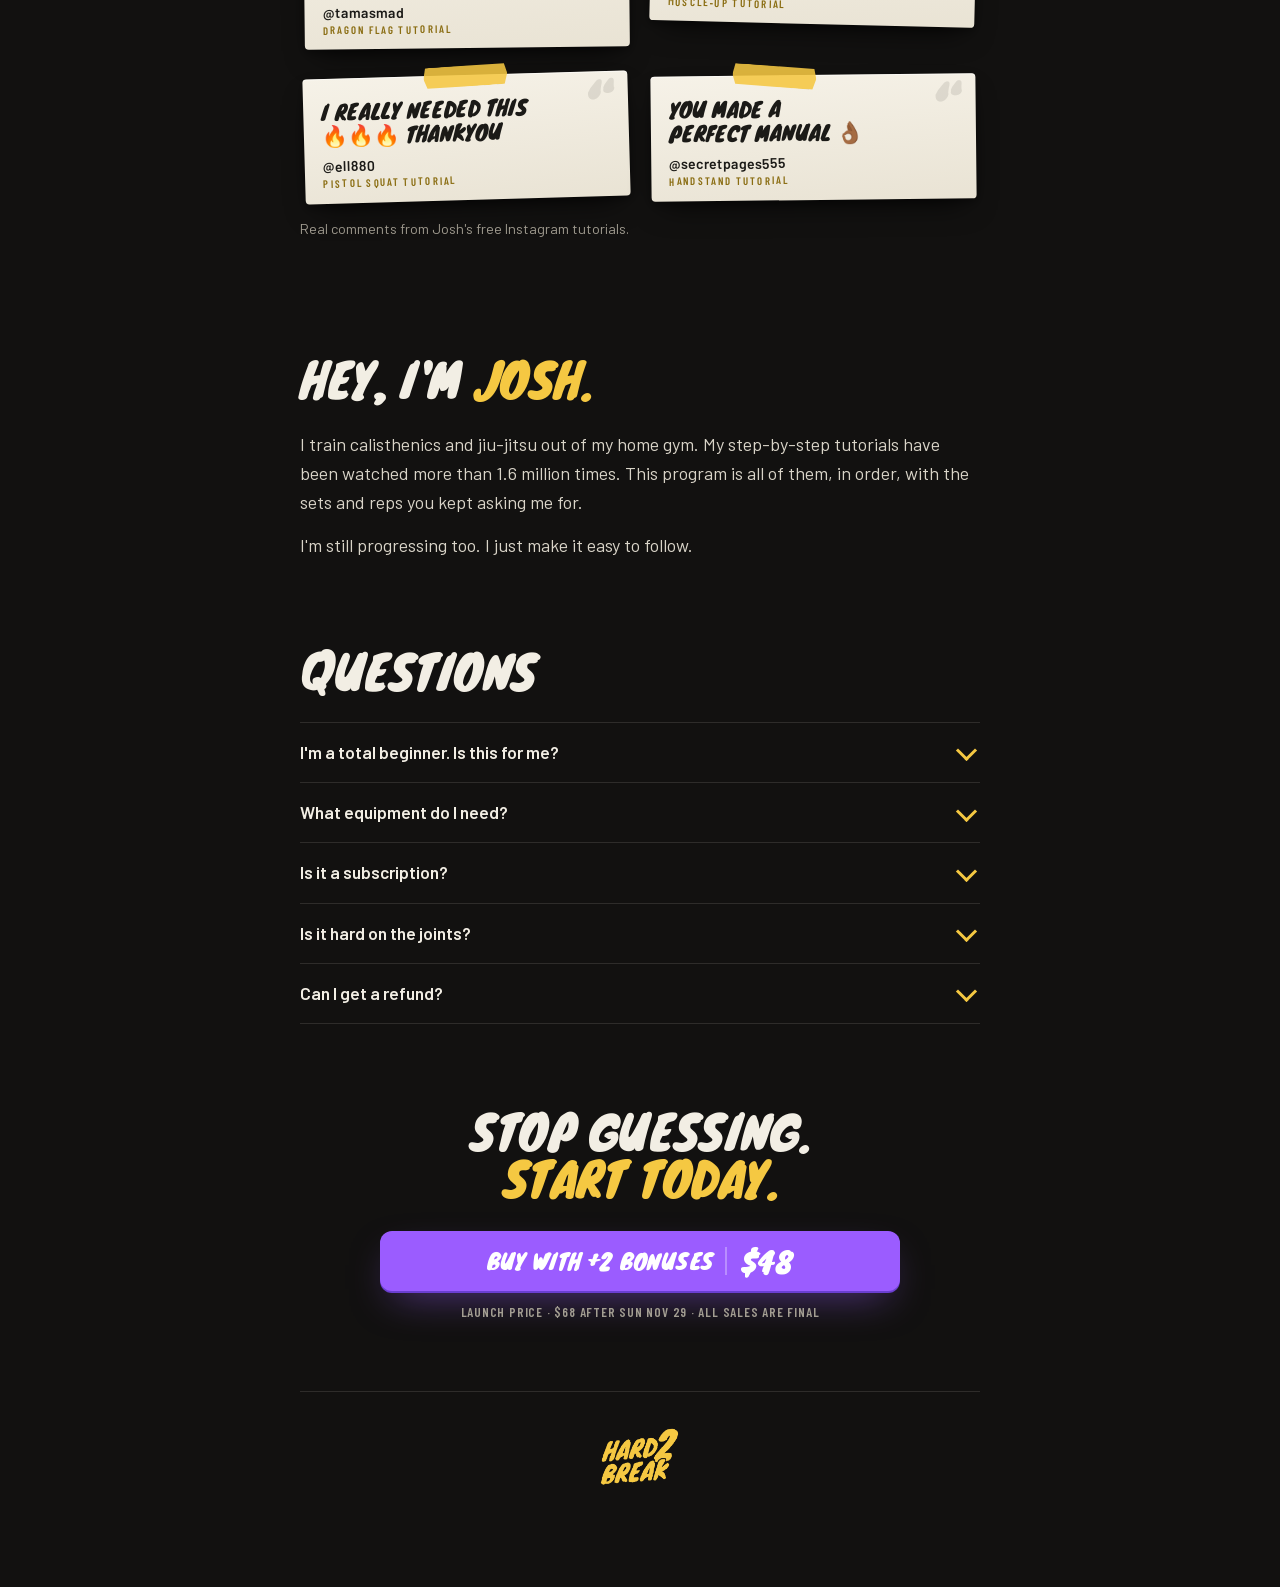
==== commit dde9970b: "Sales page A/B/C test on the main link: three offers (B and C without the gray lead-in), a different" ====
--- a/public/bonus.html
+++ b/public/bonus.html
@@ -16,6 +16,7 @@
 <link rel="stylesheet" href="styles.css?v=4">
 <link rel="stylesheet" href="home.css?v=2">
 <script src="whop-pixel.js"></script>
+<script src="bonus-track.js"></script>
 </head>
 <body class="home wl">
 
@@ -39,7 +40,7 @@
 
   <!-- 3. Buy -->
   <section class="buy wrap rise" id="buy">
-    <a class="cta" href="https://whop.com/checkout/plan_260bpocwoYkFm?promoCode=LAUNCH">Buy with +2 bonuses <span>$48</span></a>
+    <a class="cta" href="https://whop.com/checkout/plan_260bpocwoYkFm">Buy with +2 bonuses <span>$48</span></a>
     <p class="micro">Launch price · $68 after Sun Nov 29 · All sales are final</p>
   </section>
 
@@ -74,7 +75,7 @@
       <div><span>Your price</span><small>All six skills + your 2 bonuses</small></div>
       <b>$48</b>
     </div>
-    <a class="cta stack-cta" href="https://whop.com/checkout/plan_260bpocwoYkFm?promoCode=LAUNCH">Buy with +2 bonuses <span>$48</span></a>
+    <a class="cta stack-cta" href="https://whop.com/checkout/plan_260bpocwoYkFm">Buy with +2 bonuses <span>$48</span></a>
     <p class="micro">One payment · No subscription · $68 after Sun Nov 29</p>
   </section>
 
@@ -115,13 +116,13 @@
 
   <section class="final wrap">
     <h2>Stop guessing. <em>Start today.</em></h2>
-    <a class="cta" href="https://whop.com/checkout/plan_260bpocwoYkFm?promoCode=LAUNCH">Buy with +2 bonuses <span>$48</span></a>
+    <a class="cta" href="https://whop.com/checkout/plan_260bpocwoYkFm">Buy with +2 bonuses <span>$48</span></a>
     <p class="micro">Launch price · $68 after Sun Nov 29 · All sales are final</p>
   </section>
 
 </main>
 
-<a class="sticky" href="https://whop.com/checkout/plan_260bpocwoYkFm?promoCode=LAUNCH" aria-hidden="true" tabindex="-1">Buy with +2 bonuses <span>$48</span></a>
+<a class="sticky" href="https://whop.com/checkout/plan_260bpocwoYkFm" aria-hidden="true" tabindex="-1">Buy with +2 bonuses <span>$48</span></a>
 
 <footer class="wrap">
   <img src="media/logo.png" width="640" height="529" alt="" loading="lazy">
--- a/public/home.css
+++ b/public/home.css
@@ -49,3 +49,18 @@
 .wl .cta span, .wl .sticky span { border-left-color: rgba(255, 255, 255, .3); }
 .wl .cta:hover { background: #ac74ff; }
 .wl .cta:active { box-shadow: 0 1px 0 #6b3fd1; }
+
+/* A/B/C offer test: ab.js sets html[data-offer] before paint; without it, A shows */
+.o-b, .o-c { display: none; }
+html[data-offer="b"] .o-a, html[data-offer="c"] .o-a { display: none; }
+html[data-offer="b"] .o-b, html[data-offer="c"] .o-c { display: inline; }
+html[data-offer="b"] .o-notb { display: none; }
+/* A/B/C: the same sections under the video, in a different order per version (all three use flex so spacing matches) */
+.home main { display: flex; flex-direction: column; }
+html[data-offer="b"] .said { order: 1; } html[data-offer="b"] .stack { order: 2; }
+html[data-offer="b"] .s-josh { order: 3; } html[data-offer="b"] .s-faq { order: 4; } html[data-offer="b"] .final { order: 5; }
+html[data-offer="c"] .s-josh { order: 1; } html[data-offer="c"] .said { order: 2; } html[data-offer="c"] .stack { order: 3; }
+html[data-offer="c"] .s-faq { order: 4; } html[data-offer="c"] .final { order: 5; }
+/* B and C have no gray lead-in line, so the offer starts the headline without the top gap */
+html[data-offer="b"] .home .offer h1 em, html[data-offer="c"] .home .offer h1 em { margin-top: 0; }
+html[data-offer="c"] .home .offer h1 em { font-size: clamp(2.2rem, 10vw, 4.2rem); }
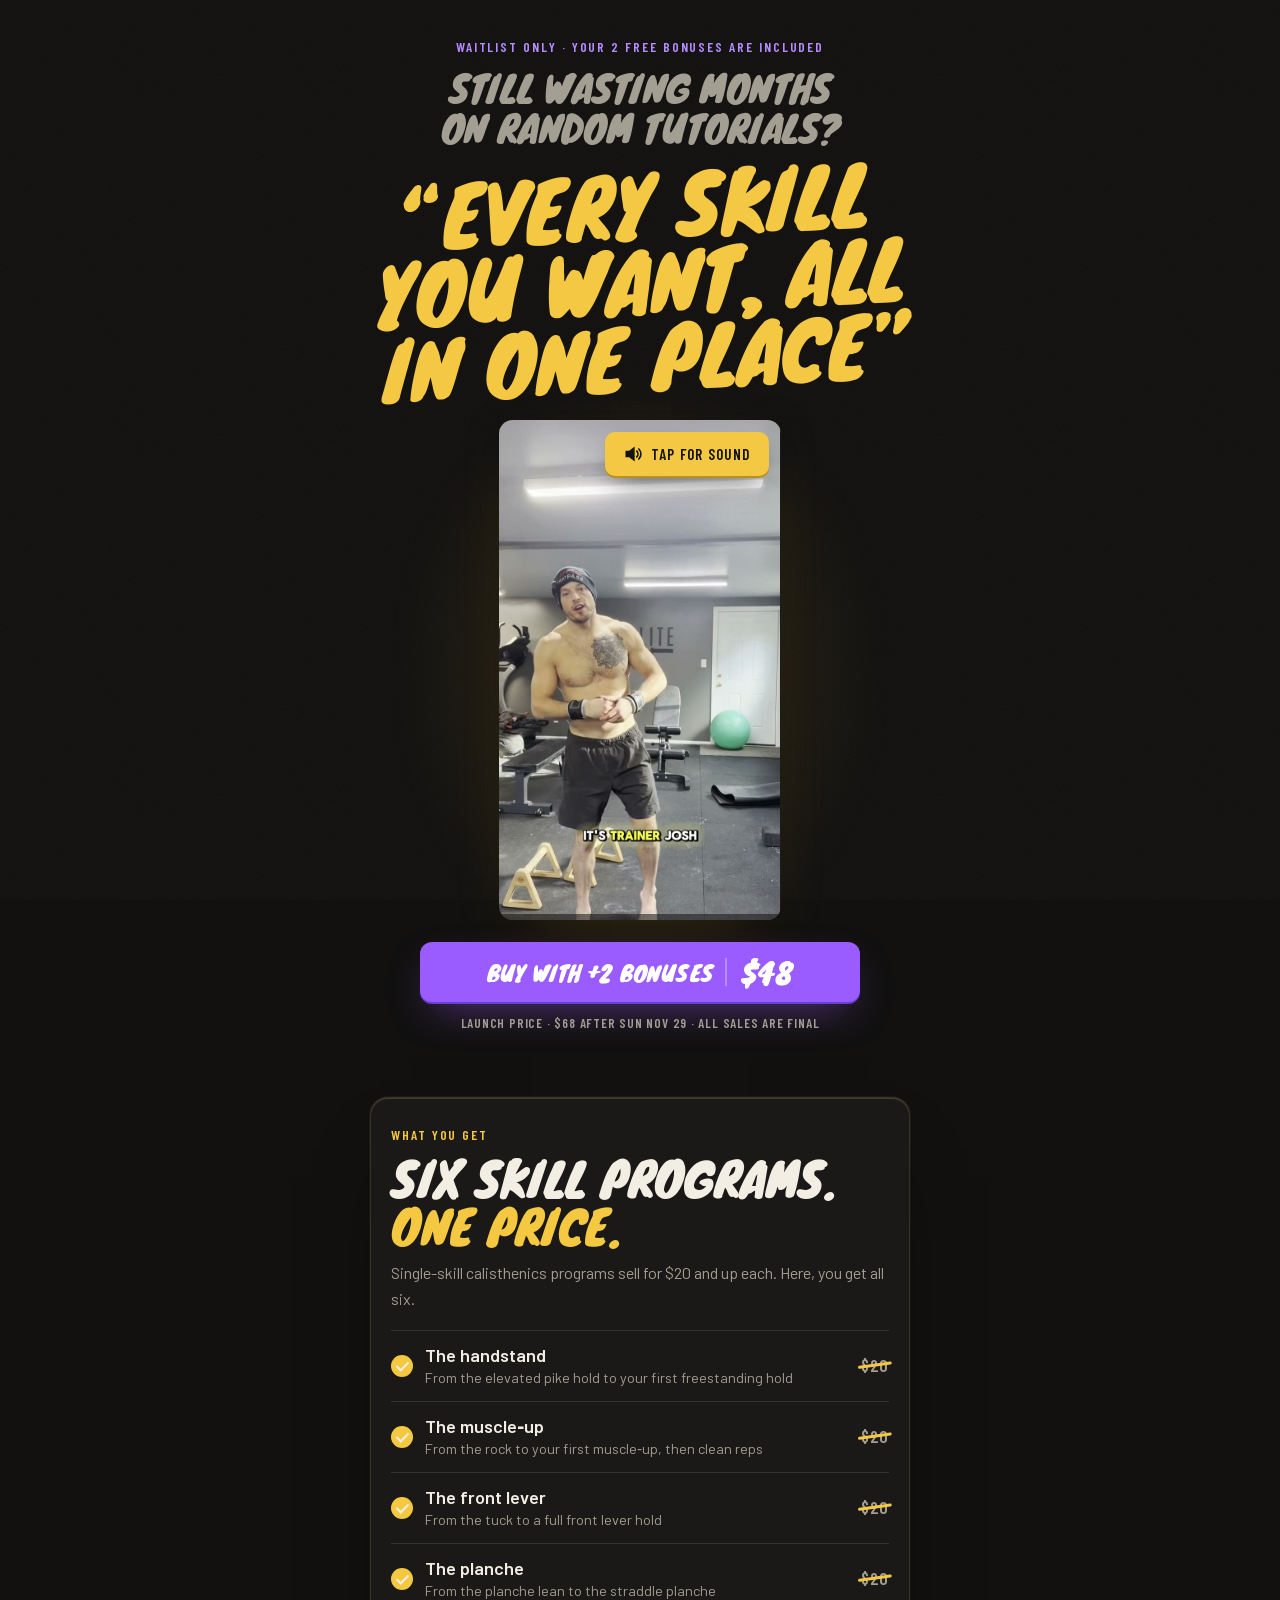
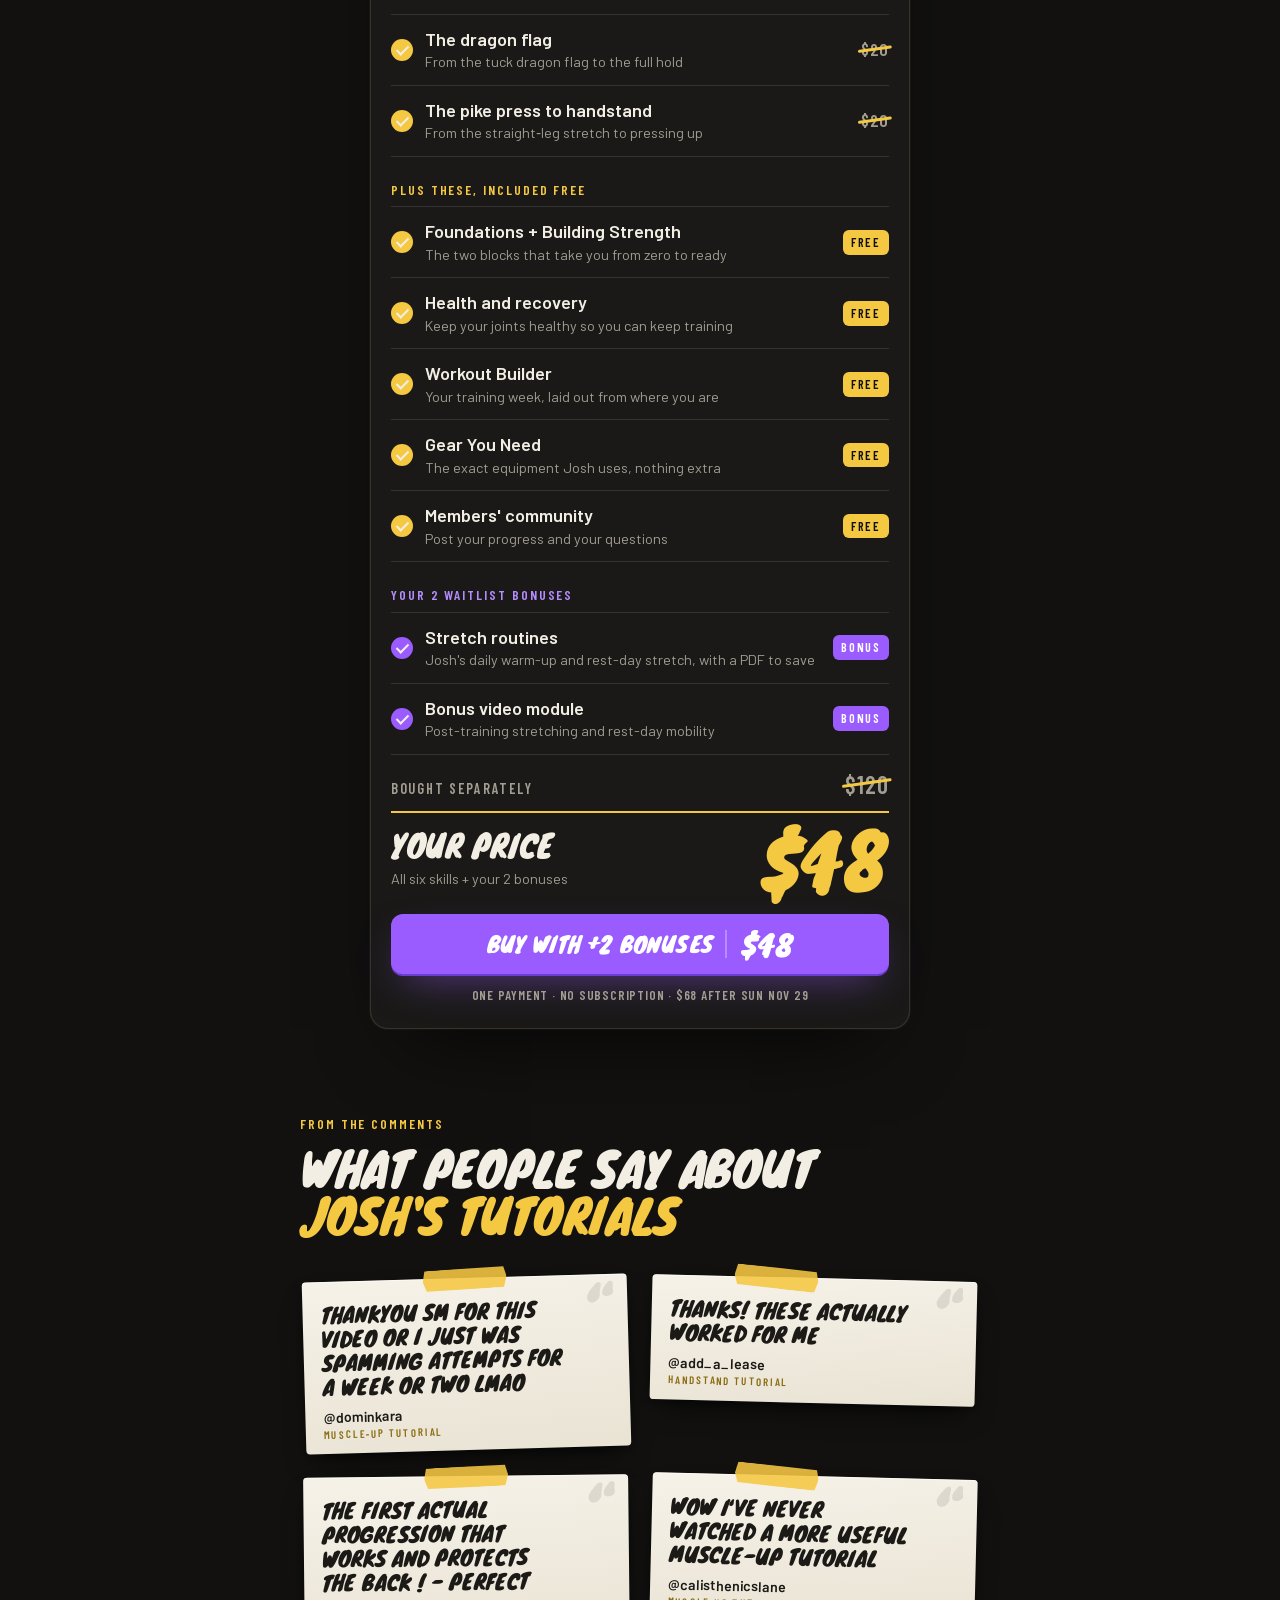
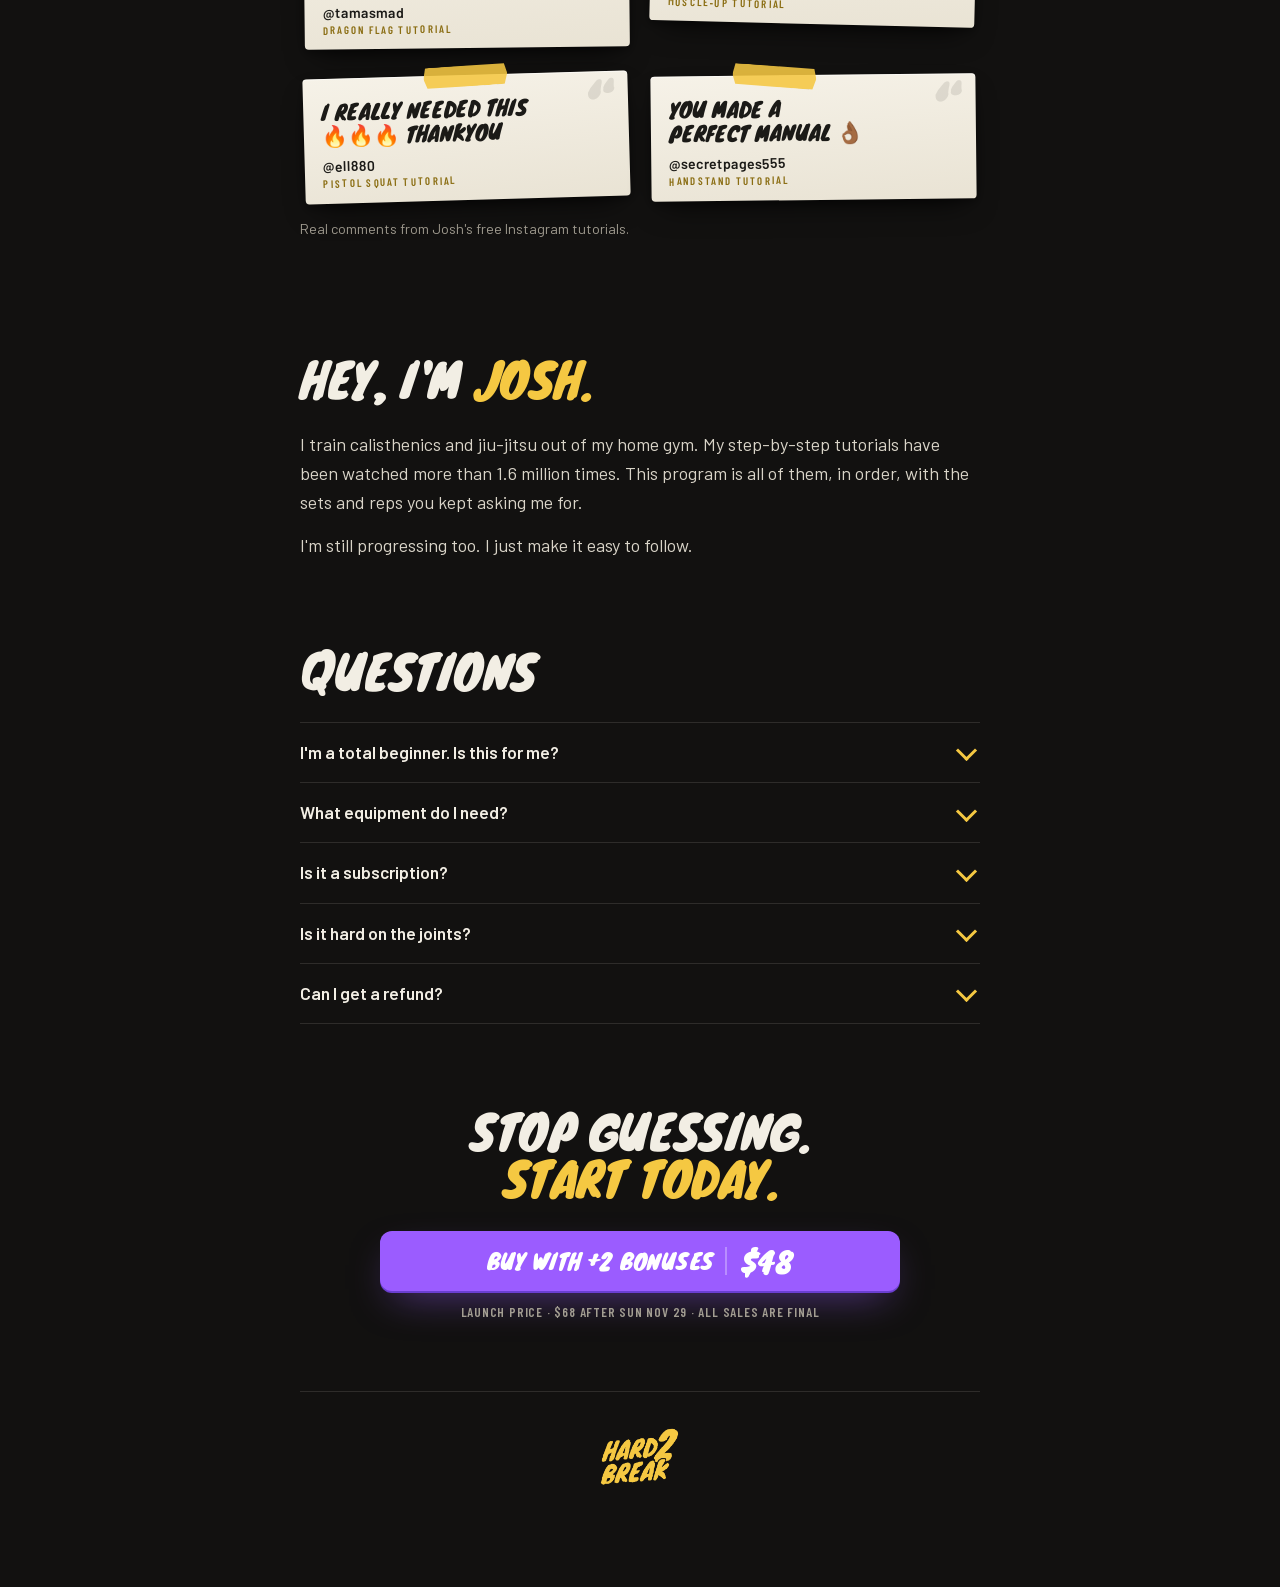
==== commit 51c79e01: "Launch at 5pm PST: free guide offers the program + stretch routines via /stretch (blue), /waitlist r" ====
--- a/public/bonus.html
+++ b/public/bonus.html
@@ -14,11 +14,11 @@
 <link rel="preload" href="fonts/knewave.woff2" as="font" type="font/woff2" crossorigin>
 <link rel="preload" href="fonts/barlow-400.woff2" as="font" type="font/woff2" crossorigin>
 <link rel="stylesheet" href="styles.css?v=4">
-<link rel="stylesheet" href="home.css?v=2">
+<link rel="stylesheet" href="home.css?v=6">
 <script src="whop-pixel.js"></script>
-<script src="bonus-track.js"></script>
+<script src="page-track.js"></script>
 </head>
-<body class="home wl">
+<body class="home wl" data-track="waitlist_page" data-plan="plan_260bpocwoYkFm">
 
 <main>
 
--- a/public/home.css
+++ b/public/home.css
@@ -64,3 +64,12 @@
 /* B and C have no gray lead-in line, so the offer starts the headline without the top gap */
 html[data-offer="b"] .home .offer h1 em, html[data-offer="c"] .home .offer h1 em { margin-top: 0; }
 html[data-offer="c"] .home .offer h1 em { font-size: clamp(2.2rem, 10vw, 4.2rem); }
+/* /stretch: the free-guide page, every buy button blue, the bonus in blue */
+.gd .cta, .gd .sticky { background: #2f80ff; color: #fff; box-shadow: 0 2px 0 #1d5fc9, 0 16px 40px -14px rgba(47, 128, 255, .55); }
+.gd .sticky { box-shadow: 0 2px 0 #1d5fc9, 0 14px 34px rgba(0, 0, 0, .55); }
+.gd .cta span, .gd .sticky span { border-left-color: rgba(255, 255, 255, .3); }
+.gd .cta:hover { background: #4a93ff; }
+.gd .cta:active { box-shadow: 0 1px 0 #1d5fc9; }
+.blue-text { color: #7fb6ff !important; }
+.ledger.blue i { background: #2f80ff; }
+.ledger.blue em { background: #2f80ff; color: #fff; }
